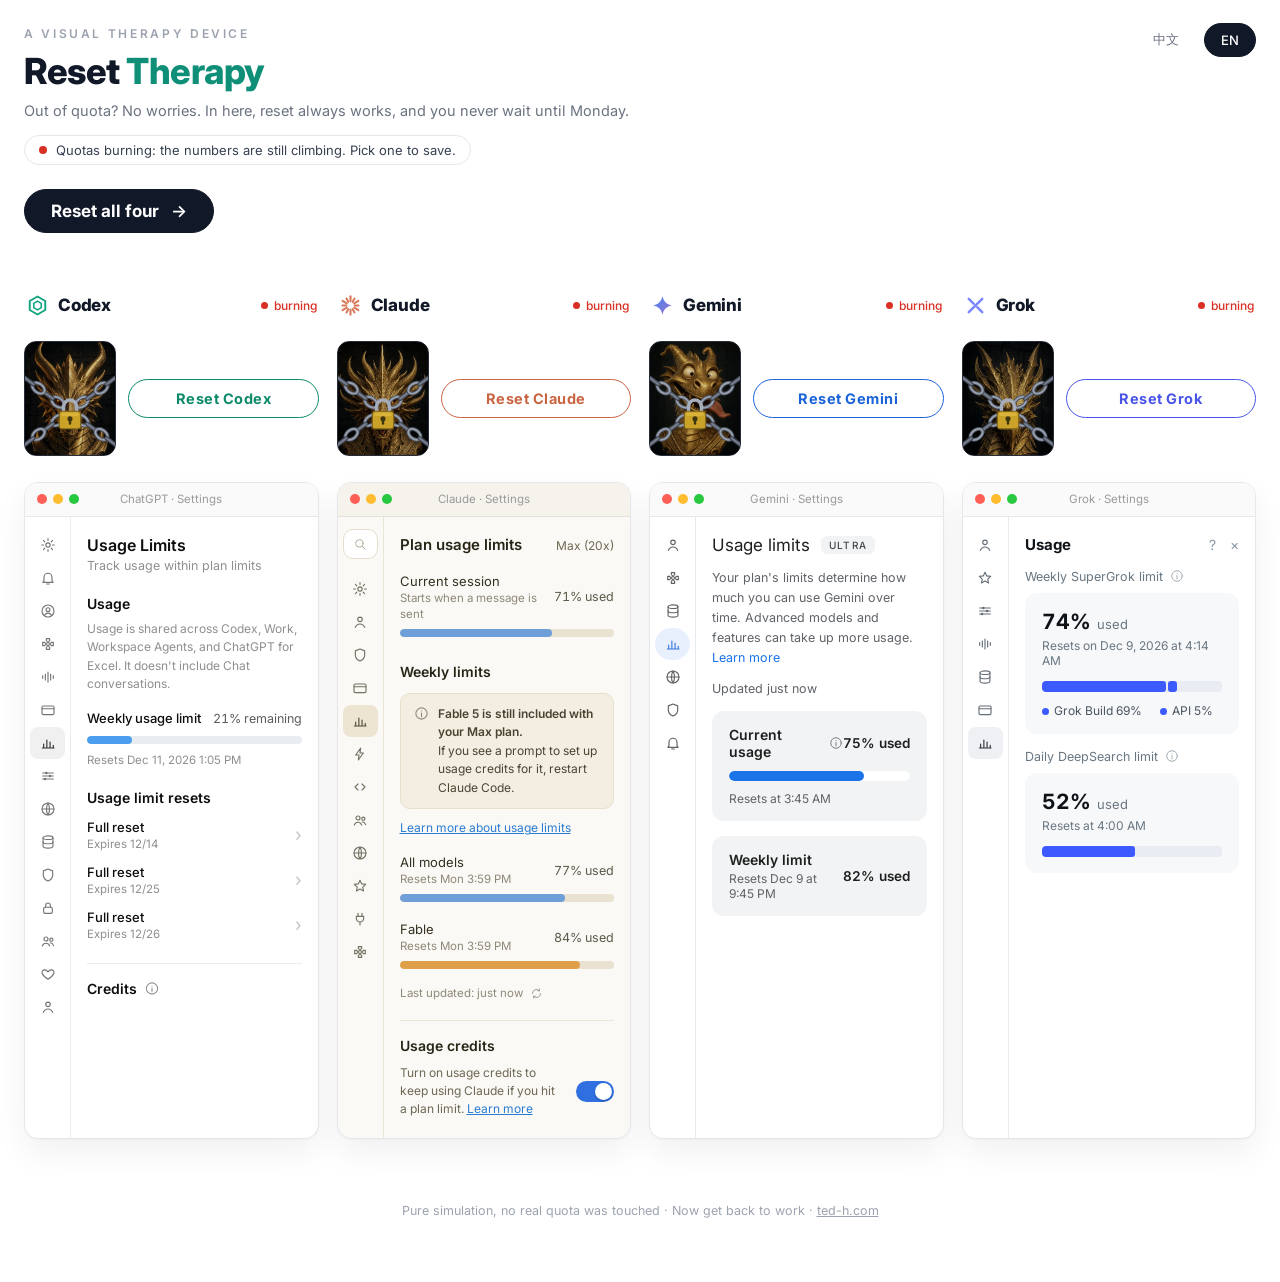
==== index.html @ 4a3dea16 "Reset Therapy v8: self-contained page + optional stats API + art pipeline Co-Authored-By: Claude Fab" ====
<!DOCTYPE html>
<html lang="zh-Hant">
<head>
<meta charset="utf-8"/>
<meta name="viewport" content="width=device-width, initial-scale=1"/>
<meta name="robots" content="noindex, nofollow"/>
<meta name="description" content="視覺化抗憂鬱裝置 / A visual anti-burnout device: reset your AI quotas."/>
<title>重置 Therapy · ted-h.com</title>
<link rel="preconnect" href="https://fonts.googleapis.com"/>
<link rel="preconnect" href="https://fonts.gstatic.com" crossorigin="anonymous"/>
<link rel="icon" href="data:image/svg+xml,%3Csvg xmlns='http://www.w3.org/2000/svg' viewBox='0 0 24 24'%3E%3Crect x='1.5' y='7' width='18' height='10' rx='2.5' fill='none' stroke='%230f8f78' stroke-width='2'/%3E%3Crect x='4' y='9.5' width='13' height='5' rx='1' fill='%230f8f78'/%3E%3Crect x='21' y='9.8' width='2.2' height='4.4' rx='1' fill='%230f8f78'/%3E%3C/svg%3E"/>
<style>
@import url("https://fonts.googleapis.com/css2?family=Inter:wght@400;500;600;700;800&display=swap");
* { margin:0; padding:0; box-sizing:border-box; }
:root {
  --ink:#111827; --muted:#6b7280; --soft:#9ca3af; --line:#e5e7eb;
  --accent:#0f8f78; --hot:#d93025;
}
html { -webkit-text-size-adjust:100%; }
body {
  font-family:'Inter',-apple-system,"Segoe UI",Roboto,"Helvetica Neue",Arial,"Noto Sans TC","PingFang TC","Microsoft JhengHei",sans-serif;
  color:var(--ink); background:#fff; min-height:100vh; overflow-x:hidden;
  transition:background-color .9s ease;
}
body.healed { background:#f2faf7; }
body::before {
  content:""; position:fixed; inset:0; z-index:-1; pointer-events:none;
  background:radial-gradient(950px 500px at 50% -10%, rgba(15,143,120,.12), transparent 70%);
  opacity:0; transition:opacity 1.2s ease;
}
body.healed::before { opacity:1; }

main { max-width:1340px; margin:0 auto; padding:20px 24px 64px; position:relative; z-index:1; }

.langsw {
  position:absolute; top:22px; right:24px; font-size:13px; color:var(--muted);
  display:flex; gap:8px; align-items:center; z-index:60;
}
.langsw a {
  color:var(--muted); text-decoration:none; padding:8px 16px; border-radius:999px;
  border:1px solid transparent; font-weight:500; touch-action:manipulation;
  -webkit-tap-highlight-color:rgba(15,143,120,.18);
}
.langsw a.cur { color:#fff; background:#111827; border-color:#111827; }
.langsw a:not(.cur):hover { color:var(--ink); border-color:var(--line); }

.hero { max-width:880px; padding-top:6px; }
.kicker {
  font-size:12px; letter-spacing:.22em; text-transform:uppercase; font-weight:600;
  color:var(--soft); margin-bottom:10px;
}
.hero h1 { font-size:clamp(28px,3.1vw,36px); font-weight:800; letter-spacing:-.5px; line-height:1.12; }
.hero h1 .grad { color:var(--accent); }
.tagline { margin-top:8px; font-size:14.5px; color:var(--muted); line-height:1.6; }
.mood {
  display:inline-flex; align-items:center; gap:9px; margin-top:12px; padding:6px 14px;
  border-radius:999px; font-size:13px; color:#374151; background:#fff; border:1px solid var(--line);
}
.mood::before { content:""; width:8px; height:8px; border-radius:50%; background:var(--hot); flex:0 0 8px; }
body.depleted .mood::before { animation:flick 1.1s ease-in-out infinite alternate; }
body.healed .mood::before { background:#12b17c; animation:none; }

/* reset-all reigns on top - and stays there while you scroll */
.ctabar {
  position:sticky; top:0; z-index:70; margin-top:14px; padding:10px 0;
  display:flex; align-items:center; gap:14px; flex-wrap:wrap;
  background:rgba(255,255,255,.86);
  -webkit-backdrop-filter:blur(9px) saturate(1.15); backdrop-filter:blur(9px) saturate(1.15);
  border-bottom:1px solid transparent;
  transition:border-color .3s ease, background-color .9s ease;
}
.ctabar.stuck { border-bottom-color:var(--line); }
body.healed .ctabar { background:rgba(242,250,247,.86); }
.cta {
  font:inherit; font-size:17px; font-weight:700; color:#fff; background:#111827;
  border:1px solid #111827; cursor:pointer; padding:11px 26px; border-radius:999px;
  display:inline-flex; align-items:center; gap:12px; vertical-align:middle;
  transition:transform .15s ease, background .4s ease, color .4s ease, border-color .4s ease;
}
.cta.cjk { letter-spacing:3px; }
.cta::after { content:"→"; font-weight:600; transition:transform .2s ease; }
.cta:hover { transform:translateY(-1px); }
.cta:hover::after { transform:translateX(4px); }
.cta:active { transform:scale(.97); }
.cta.done { background:#fff; color:var(--accent); border-color:#bfe3d8; cursor:default; }
.cta.done::after { content:none; }
.cta.done:hover { transform:none; }
.relapse {
  font:inherit; font-size:13.5px; color:var(--muted); background:#fff; cursor:pointer;
  border:1px solid var(--line); border-radius:999px; padding:10px 20px;
  transition:color .3s ease, border-color .3s ease; vertical-align:middle;
}
.relapse:hover { color:var(--ink); border-color:#d1d5db; }
.hidden { display:none; }
.counter { margin:0; font-size:13px; color:var(--soft); }
.quote { margin-top:10px; font-size:15px; color:var(--ink); min-height:22px; opacity:0; transform:translateY(6px); transition:opacity .8s ease, transform .8s ease; }
.quote.show { opacity:1; transform:none; }

.panels {
  margin-top:18px; display:grid; grid-template-columns:repeat(auto-fit,minmax(min(100%,420px),1fr));
  gap:24px; align-items:stretch;
}
.cell { display:flex; flex-direction:column; align-items:stretch; gap:12px; min-width:0; }
.cell .win { flex:1; display:flex; flex-direction:column; }
.cell .frame { flex:1; }

.brand { display:flex; align-items:center; gap:9px; width:100%; padding:0 2px; }
.blogo { width:23px; height:23px; flex:0 0 23px; }
.bname { font-size:17px; font-weight:800; letter-spacing:-.2px; }
.bst { margin-left:auto; font-size:12px; display:inline-flex; align-items:center; gap:6px; font-weight:500; }
.bst.on { color:var(--hot); }
.bst.ok { color:var(--accent); }
.bst.on::before, .bst.ok::before {
  content:""; width:7px; height:7px; border-radius:50%; background:currentColor; display:inline-block;
}
.bst.on::before { animation:flick 1.1s ease-in-out infinite alternate; }

.win {
  border-radius:14px; overflow:hidden; border:1px solid var(--line);
  box-shadow:0 1px 2px rgba(17,24,39,.04), 0 14px 34px rgba(17,24,39,.06);
  animation:up .7s ease both; font-size:13.5px;
}
.cell:nth-child(2) .win { animation-delay:.08s; }
.cell:nth-child(3) .win { animation-delay:.16s; }
.cell:nth-child(4) .win { animation-delay:.24s; }
@keyframes up { from { opacity:0; transform:translateY(16px); } }

.pcta {
  font:inherit; font-size:14.5px; font-weight:700; letter-spacing:.5px;
  border:1.5px solid currentColor; background:#fff; cursor:pointer;
  padding:10px 0; width:100%; border-radius:999px; margin-top:2px;
  transition:transform .15s ease, background .3s ease, color .3s ease, border-color .3s ease;
}
.pcta:active { transform:scale(.97); }
.pc-codex { color:#0d8a6a; }
.pc-claude { color:#c96442; }
.pc-gemini { color:#1a63d8; }
.pc-grok { color:#4a55e8; }
.pc-codex:hover:not(.done) { background:#0d8a6a; color:#fff; }
.pc-claude:hover:not(.done) { background:#c96442; color:#fff; }
.pc-gemini:hover:not(.done) { background:#1a63d8; color:#fff; }
.pc-grok:hover:not(.done) { background:#4a55e8; color:#fff; }
.pcta.done { background:#eaf6f1; color:var(--accent); border-color:#bfe3d8; cursor:default; }

.tbar { height:34px; display:flex; align-items:center; padding:0 12px; position:relative; border-bottom:1px solid rgba(0,0,0,.07); flex:0 0 auto; }
.dots { display:flex; gap:6px; }
.dots i { width:10px; height:10px; border-radius:50%; }
.dots i:nth-child(1){ background:#ff5f57; } .dots i:nth-child(2){ background:#febc2e; } .dots i:nth-child(3){ background:#28c840; }
.tbar .tt { position:absolute; left:0; right:0; text-align:center; font-size:11.5px; color:#9a9a9a; pointer-events:none; }

.frame { display:grid; }
.codex .frame { grid-template-columns:196px 1fr; }
.claude .frame { grid-template-columns:206px 1fr; }
.gemini .frame { grid-template-columns:192px 1fr; }
.grok .frame { grid-template-columns:186px 1fr; }
.side { padding:12px 8px; }
.codex .side { border-right:1px solid #ececec; }
.claude .side { border-right:1px solid #eae5d6; padding:12px 10px; }
.gemini .side { border-right:1px solid #e8eaed; }
.grok .side { border-right:1px solid #e8ebef; }

.it {
  display:flex; align-items:center; gap:10px; padding:7px 10px; border-radius:8px;
  font-size:13px; margin-bottom:1px; white-space:nowrap;
}
.codex .it { color:#5d5d5d; }
.codex .it.on { background:#f0f0f0; color:#0d0d0d; font-weight:500; }
.claude .it { color:#5d5949; }
.claude .it.on { background:#ede4d1; color:#35301f; font-weight:500; }
.gemini .it { color:#444746; border-radius:999px; }
.gemini .it.on { background:#e8f0fe; color:#1a63d8; font-weight:500; }
.grok .it { color:#4a5560; }
.grok .it.on { background:#eef0f4; color:#0f1419; font-weight:600; }
.ic { width:16px; height:16px; flex:0 0 16px; stroke:currentColor; fill:none; stroke-width:1.7; stroke-linecap:round; stroke-linejoin:round; opacity:.85; }

/* ChatGPT window */
.codex { background:#fff; color:#0d0d0d; }
.codex .tbar { background:#fafafa; }
.codex .body { padding:20px 22px 24px; }
.codex h2 { font-size:16px; font-weight:600; }
.codex .sub { font-size:12.5px; color:#8f8f8f; margin-top:3px; }
.codex h3 { font-size:14px; font-weight:600; margin-top:22px; }
.codex .desc { font-size:12px; color:#8f8f8f; margin-top:8px; line-height:1.55; }
.between { display:flex; justify-content:space-between; align-items:baseline; margin-top:16px; flex-wrap:wrap; gap:4px 8px; }
.between .l { font-size:13px; font-weight:500; }
.pct { font-size:12.5px; color:#5d5d5d; font-variant-numeric:tabular-nums; transition:color .4s ease; white-space:nowrap; }
.bar { height:8px; border-radius:99px; overflow:hidden; margin-top:10px; position:relative; }
.codex .bar { background:#e9edf2; }
.fill { height:100%; border-radius:99px; position:relative; transition:background-color .5s ease; }
.codex .fill { background:#4a9def; }
.fill.shine::after {
  content:""; position:absolute; inset:0; transform:translateX(-110%);
  background:linear-gradient(105deg,transparent 20%,rgba(255,255,255,.75) 50%,transparent 80%);
  animation:sweep .9s ease .15s forwards;
}
@keyframes sweep { to { transform:translateX(220%); } }
.resets { font-size:11.5px; color:#8f8f8f; margin-top:9px; }
.rrow { display:flex; align-items:center; justify-content:space-between; margin-top:13px; }
.rrow .a { font-size:13px; font-weight:500; }
.rrow .b { font-size:11.5px; color:#8f8f8f; margin-top:2px; }
.rrow::after { content:"›"; color:#c4c4c4; font-size:18px; line-height:1; }
.codex .hr { border-top:1px solid #ececec; margin-top:22px; padding-top:16px; display:flex; align-items:center; gap:7px; font-size:14px; font-weight:600; }
.codex .hr .ic { opacity:.45; width:15px; height:15px; }

/* Claude window */
.claude { background:#faf9f5; color:#3d3929; }
.claude .tbar { background:#f5f3ec; }
.search {
  display:flex; align-items:center; gap:8px; background:#fff; border:1px solid #e5dfcd;
  border-radius:10px; padding:7px 11px; color:#a49d89; font-size:13px; margin-bottom:14px;
}
.search .ic { width:14px; height:14px; flex-basis:14px; }
.slabel { font-size:11px; letter-spacing:.4px; color:#a29a83; margin:10px 8px 6px; }
.claude .body { padding:20px 22px 24px; }
.rowT { display:flex; justify-content:space-between; align-items:baseline; }
.claude h2 { font-size:15px; font-weight:600; color:#292516; }
.maxtag { font-size:12px; color:#6e6754; }
.crow { display:grid; grid-template-columns:1fr auto; gap:2px 10px; align-items:center; margin-top:19px; }
.crow > span:first-child { grid-row:1; grid-column:1; }
.crow .pct { grid-row:1; grid-column:2; text-align:right; color:#5d5949; }
.crow .lbl { font-size:13px; color:#35301f; }
.crow .sub { font-size:11.5px; color:#8f8878; margin-top:3px; }
.claude .bar { background:#e9e2d0; }
.claude .crow .bar { grid-row:2; grid-column:1 / -1; margin-top:6px; }
.fill.blu { background:#6f9fd8; }
.fill.org { background:#e0a04a; }
.claude h3 { font-size:14px; font-weight:600; margin-top:26px; color:#292516; }
.note {
  margin-top:13px; background:#f3eee1; border:1px solid #e7dfc9; border-radius:10px;
  padding:11px 13px; font-size:12px; line-height:1.55; color:#4a4433; display:flex; gap:9px;
}
.note .ic { width:15px; height:15px; flex-basis:15px; margin-top:1px; opacity:.6; }
.note b { display:block; font-weight:600; }
.lnk { color:#2b7cd3; text-decoration:underline; font-size:12px; margin-top:11px; display:inline-block; }
.upd { display:flex; align-items:center; gap:7px; font-size:11.5px; color:#8f8878; margin-top:17px; }
.upd .ic { width:13px; height:13px; flex-basis:13px; }
.claude .hr2 { border-top:1px solid #eae5d6; margin-top:20px; padding-top:16px; }
.claude .hr2 h3 { margin-top:0; }
.credrow { display:flex; align-items:center; justify-content:space-between; gap:16px; margin-top:10px; }
.credrow p { font-size:12px; color:#6e6754; line-height:1.5; }
.tgl { width:38px; height:21px; border-radius:99px; background:#2f6fe0; position:relative; flex:0 0 38px; }
.tgl .knob { position:absolute; top:2px; right:2px; width:17px; height:17px; border-radius:50%; background:#fff; box-shadow:0 1px 2px rgba(0,0,0,.25); }

/* Gemini window */
.gemini { background:#fff; color:#1f1f1f; }
.gemini .tbar { background:#fafafa; }
.gemini .body { padding:20px 22px 24px; }
.gtitle { display:flex; align-items:center; gap:11px; }
.gemini h2 { font-size:19px; font-weight:400; color:#1f1f1f; }
.chip {
  font-size:10px; letter-spacing:1.2px; color:#444746; background:#f1f3f4;
  border-radius:6px; padding:3px 8px; font-weight:500;
}
.gemini .desc { font-size:12.5px; color:#5f6368; margin-top:13px; line-height:1.6; max-width:560px; }
.gemini .desc a { color:#1a73e8; text-decoration:none; }
.gemini .upd2 { font-size:12.5px; color:#5f6368; margin-top:13px; }
.gcard { background:#f1f3f4; border-radius:12px; padding:15px 17px; margin-top:15px; }
.gcard .rowT { align-items:center; }
.gcard .name { font-size:14px; font-weight:600; color:#1f1f1f; display:flex; align-items:center; gap:7px; }
.gcard .name .ic { width:14px; height:14px; flex-basis:14px; opacity:.55; }
.gcard .pct { font-size:13.5px; font-weight:600; color:#1f1f1f; }
.gcard .bar { background:#fff; height:10px; margin-top:11px; }
.gcard .fill { background:#1a73e8; }
.gcard .foot { font-size:12px; color:#5f6368; margin-top:10px; }
.gcard .sub2 { font-size:12px; color:#5f6368; margin-top:3px; }

/* Grok window */
.grok { background:#fff; color:#0f1419; }
.grok .tbar { background:#fafafa; }
.grok .body { padding:20px 20px 24px; }
.grok .rowT { align-items:center; }
.grok h2 { font-size:15px; font-weight:700; }
.grok .wx { display:flex; gap:14px; color:#8b98a5; font-size:14px; }
.gk-limit { font-size:12.5px; color:#697782; margin-top:15px; display:flex; align-items:center; gap:7px; }
.gk-limit .ic { width:14px; height:14px; flex-basis:14px; opacity:.6; }
.gkcard { background:#f7f8fa; border-radius:12px; padding:16px 17px; margin-top:9px; }
.gk-top { display:flex; justify-content:space-between; align-items:baseline; flex-wrap:wrap; gap:4px 8px; }
.bignum { font-size:21px; font-weight:700; font-variant-numeric:tabular-nums; transition:color .4s ease; }
.gk-top .lbl2 { font-size:13px; color:#697782; margin-left:6px; }
.gk-top .rst { font-size:12px; color:#697782; }
.gbar { display:flex; gap:2px; height:11px; border-radius:4px; background:#e9ecf2; overflow:hidden; margin-top:13px; }
.gseg { background:#3d5afe; height:100%; border-radius:3px; transition:background-color .5s ease; min-width:0; }
.gk-legend { display:flex; gap:18px; margin-top:11px; font-size:12px; color:#4a5560; flex-wrap:wrap; }
.gk-legend .dot { width:7px; height:7px; border-radius:50%; background:#3d5afe; display:inline-block; margin-right:5px; }

/* danger accents */
.win .pct.hotv, .win .bignum.hotv { color:var(--hot); font-weight:600; }
.win .bignum.hotv { font-weight:700; }
.hotv::after {
  content:""; width:7px; height:7px; border-radius:50%; background:var(--hot);
  display:inline-block; margin-left:6px; vertical-align:2px;
  animation:flick 1.1s ease-in-out infinite alternate;
}
@keyframes flick { from { opacity:.35; transform:scale(.8); } to { opacity:1; transform:scale(1.1); } }

/* stats + leaderboard */
.stats {
  margin-top:56px; border-radius:16px; border:1px solid var(--line);
  background:#fff; padding:30px 32px;
  animation:up .7s ease both;
}
.skick { font-size:11.5px; letter-spacing:.22em; text-transform:uppercase; font-weight:600; color:var(--soft); }
.stats h2 { font-size:22px; font-weight:800; letter-spacing:-.3px; margin-top:10px; }
.stats .ssub { font-size:13.5px; color:var(--muted); margin-top:6px; }
.stats .ssum { font-size:14.5px; margin-top:14px; line-height:1.7; color:#374151; }
.lb { margin-top:20px; }
.lbrow { display:flex; align-items:flex-start; gap:18px; padding:15px 0; border-top:1px solid var(--line); }
.rank { font-size:13px; font-weight:600; color:var(--soft); margin-top:2px; min-width:24px; font-variant-numeric:tabular-nums; }
.lbrow.top .rank { color:var(--accent); font-weight:800; }
.lbmain { flex:1; min-width:0; }
.lbname { font-size:15.5px; font-weight:700; }
.lbtext { font-size:13px; color:var(--muted); margin-top:3px; line-height:1.6; }
.lbbar { height:5px; border-radius:99px; background:#f3f4f6; margin-top:10px; overflow:hidden; }
.lbfill { height:100%; border-radius:99px; }

footer { margin-top:64px; text-align:center; font-size:12.5px; color:var(--soft); }
footer a { color:inherit; }

#fx { position:fixed; inset:0; z-index:50; pointer-events:none; }
.pulse {
  position:fixed; z-index:40; width:14px; height:14px; border-radius:50%; pointer-events:none;
  background:radial-gradient(circle, rgba(15,143,120,.45) 0%, rgba(15,143,120,.16) 45%, transparent 70%);
  animation:pw .95s ease-out forwards;
}
@keyframes pw { from { transform:scale(0); opacity:1; } to { transform:scale(260); opacity:0; } }
.flash {
  position:fixed; inset:0; z-index:45; pointer-events:none;
  background:radial-gradient(900px 600px at 50% 40%, rgba(217,48,37,.16), transparent 70%);
  animation:fl .55s ease-out forwards;
}
@keyframes fl { from { opacity:1; } to { opacity:0; } }

/* mini dungeon: chained dragon + its reset button at the top of each column */
.dmini { flex:0 0 auto; display:flex; gap:12px; align-items:center; margin:12px 0 14px; }
.dstage {
  position:relative; flex:0 0 92px; aspect-ratio:4/5; border-radius:12px; overflow:hidden; cursor:pointer;
  background:radial-gradient(130% 105% at 50% 0%, #2f3542 0%, #1b1f28 58%, #141821 100%);
  border:1px solid #262c38; user-select:none; -webkit-user-select:none; -webkit-tap-highlight-color:transparent;
  transition:transform .25s ease, border-color .5s ease, box-shadow .5s ease;
}
.dmini:not(.freed) .dstage:hover { transform:translateY(-2px); border-color:#39414f; }
.dstage:focus-visible { outline:2px solid var(--accent); outline-offset:2px; }
.dmini.freed .dstage { cursor:default; border-color:#584f2a; box-shadow:0 0 0 1px rgba(201,162,39,.16), 0 6px 18px rgba(201,162,39,.14); }
.drg {
  position:absolute; inset:0; width:100%; height:100%; object-fit:cover; object-position:center top;
  z-index:1; filter:brightness(.84) saturate(.9); transition:filter .8s ease;
}
.dmini.freed .drg { filter:brightness(1.05) saturate(1.06) drop-shadow(0 3px 12px rgba(222,183,82,.55)); animation:dhop .65s cubic-bezier(.34,1.56,.64,1); }
@keyframes dhop { 0% { transform:scale(.93) translateY(5px); } 55% { transform:scale(1.06) translateY(-5px); } 100% { transform:none; } }
#dcell-gemini:not(.freed):not(.breaking) .drg { animation:gwob 5s ease-in-out infinite; }
@keyframes gwob { 0%,100% { transform:rotate(0); } 25% { transform:rotate(1.3deg); } 75% { transform:rotate(-1.3deg); } }
.chains { position:absolute; inset:0; width:100%; height:100%; z-index:2; opacity:1; transition:opacity .45s ease; }
.dmini.freed .chains { opacity:0; visibility:hidden; transition:opacity .25s ease, visibility 0s .25s; }
.chains .lk, .chains .lock, .chains .shk { transform-box:fill-box; transform-origin:center; }
.dstage .lock { transform-origin:50% 18%; animation:rattle 4.6s ease-in-out infinite; }
@keyframes rattle {
  0%,84%,100% { transform:rotate(0); }
  87% { transform:rotate(3deg); } 90% { transform:rotate(-2.8deg); }
  93% { transform:rotate(1.8deg); } 96% { transform:rotate(-1deg); }
}
.dmini.breaking .lk { animation:flyLk .78s cubic-bezier(.3,0,.72,.4) forwards; animation-delay:var(--fd,0ms); }
@keyframes flyLk {
  0% { transform:none; opacity:1; } 12% { opacity:1; }
  100% { transform:translate(var(--fx),var(--fy)) rotate(var(--fr)); opacity:0; }
}
.dmini.breaking .shk { transform-origin:12% 96%; animation:shkpop .32s cubic-bezier(.2,.9,.4,1.2) forwards; }
@keyframes shkpop { 45% { transform:translateY(-8px) rotate(-10deg); } 100% { transform:translateY(-7px) rotate(-55deg); } }
.dmini.breaking .lock { animation:lockfall .8s cubic-bezier(.45,.05,.85,.4) .2s forwards; }
@keyframes lockfall { 0% { transform:none; opacity:1; } 100% { transform:translate(20px,300px) rotate(42deg); opacity:0; } }
.dmini.breaking .drg { animation:djolt .5s ease; }
@keyframes djolt {
  0%,100% { transform:none; }
  18% { transform:translate(-3px,1px) rotate(-1.2deg); } 38% { transform:translate(3px,-1px) rotate(1.1deg); }
  58% { transform:translate(-2px,1px) rotate(-.7deg); } 78% { transform:translate(2px,0) rotate(.5deg); }
}
.dside { flex:1; min-width:0; display:flex; flex-direction:column; justify-content:center; }
.dside .pcta { margin-top:0; }
.dmini.freed .pcta { display:none; }
.dbub {
  display:none; position:relative; margin-left:7px;
  background:#fff; color:#101318; border:2.5px solid #101318; border-radius:13px;
  padding:8px 11px; font-size:12.5px; line-height:1.32; text-align:center; font-weight:700;
  font-family:'Comic Sans MS','Comic Sans','Chalkboard SE','Marker Felt','Segoe Print',cursive;
  box-shadow:3px 3px 0 rgba(0,0,0,.22); transform-origin:0% 55%;
}
.dbub::before, .dbub::after { content:""; position:absolute; width:0; height:0; }
.dbub::before { left:-16px; top:50%; margin-top:-7px; border-top:4px solid transparent; border-bottom:11px solid transparent; border-right:16px solid #101318; transform:rotate(-4deg); }
.dbub::after { left:-10px; top:50%; margin-top:-4px; border-top:2.5px solid transparent; border-bottom:7px solid transparent; border-right:10px solid #fff; transform:rotate(-4deg); }
.dmini.freed .dbub { display:block; animation:bpop .5s cubic-bezier(.34,1.56,.64,1) .15s both, bbob 3.6s ease-in-out 1.3s infinite; }
@keyframes bpop {
  0% { opacity:0; transform:scale(.15) rotate(-10deg); }
  65% { opacity:1; transform:scale(1.1) rotate(2.5deg); }
  100% { opacity:1; transform:scale(1) rotate(0); }
}
@keyframes bbob { 0%,100% { transform:translateY(0) rotate(0); } 50% { transform:translateY(-3px) rotate(-1deg); } }

/* four across on wide screens: sidebars collapse to icon rails */
@media (min-width:1120px) {
  .panels { grid-template-columns:repeat(4,minmax(0,1fr)); gap:18px; }
  .codex .frame, .claude .frame, .gemini .frame, .grok .frame { grid-template-columns:46px 1fr; }
  .side, .claude .side { padding:12px 5px; }
  .side .it span, .side .slabel, .side .search span { display:none; }
  .side .it { justify-content:center; padding:8px 0; gap:0; }
  .side .search { justify-content:center; padding:7px 0; }
  .codex .body, .claude .body, .gemini .body, .grok .body { padding:18px 16px 20px; }
  .gemini h2 { font-size:17px; }
}

@media (max-width:680px) {
  .codex .frame, .claude .frame, .gemini .frame, .grok .frame { grid-template-columns:1fr; }
  .side { display:none; }
  .cta { font-size:15.5px; padding:10px 22px; }
  .ctabar { gap:10px; }
  .counter { flex-basis:100%; }
  .stats { padding:22px 18px; }
  .langsw { position:relative; top:auto; right:auto; justify-content:flex-end; margin-bottom:10px; }
  .langsw a { border-color:var(--line); padding:9px 18px; }
  .langsw a.cur { border-color:#111827; }
  .dstage { flex-basis:84px; }
}
@media (prefers-reduced-motion: reduce) {
  .hotv::after, .win, .stats, .bst.on::before, body.depleted .mood::before { animation:none; }
  .fill.shine::after { animation:none; display:none; }
  .dstage .lock, #dcell-gemini:not(.freed):not(.breaking) .drg,
  .dmini.freed .drg, .dmini.breaking .drg, .dmini.freed .dbub,
  .dmini.breaking .lk, .dmini.breaking .lock, .dmini.breaking .shk { animation:none; }
}
</style>
</head>
<body class="depleted">
<canvas id="fx"></canvas>

<svg width="0" height="0" style="position:absolute">
<defs>
<linearGradient id="ggrad" x1="0" y1="0" x2="1" y2="1"><stop offset="0" stop-color="#4285f4"/><stop offset="1" stop-color="#9b72cb"/></linearGradient>
<symbol id="i-gear" viewBox="0 0 24 24"><circle cx="12" cy="12" r="3.2"/><path d="M12 2.5v2.8M12 18.7v2.8M2.5 12h2.8M18.7 12h2.8M5.2 5.2l2 2M16.8 16.8l2 2M18.8 5.2l-2 2M7.2 16.8l-2 2"/></symbol>
<symbol id="i-bell" viewBox="0 0 24 24"><path d="M6 16v-5.2A6 6 0 0 1 18 10.8V16l1.6 2.6H4.4L6 16z"/><path d="M10 21h4"/></symbol>
<symbol id="i-user" viewBox="0 0 24 24"><circle cx="12" cy="8" r="3.4"/><path d="M5 20c1.5-3.4 4-5 7-5s5.5 1.6 7 5"/></symbol>
<symbol id="i-usercirc" viewBox="0 0 24 24"><circle cx="12" cy="12" r="9"/><circle cx="12" cy="10" r="2.9"/><path d="M6.6 18.4c1.4-2.1 3.2-3.2 5.4-3.2s4 1.1 5.4 3.2"/></symbol>
<symbol id="i-puzzle" viewBox="0 0 24 24"><path d="M9.5 4h5v3.2a2 2 0 1 0 2.3 2.3H20v5h-3.2a2 2 0 1 0-2.3 2.3V20h-5v-3.2a2 2 0 1 0-2.3-2.3H4v-5h3.2a2 2 0 1 0 2.3-2.3V4z"/></symbol>
<symbol id="i-wave" viewBox="0 0 24 24"><path d="M4 10v4M8 7.5v9M12 4.5v15M16 7.5v9M20 10v4"/></symbol>
<symbol id="i-card" viewBox="0 0 24 24"><rect x="3" y="6" width="18" height="13" rx="2"/><path d="M3 10.2h18"/></symbol>
<symbol id="i-meter" viewBox="0 0 24 24"><path d="M5.5 19.5v-6M10.3 19.5V7.5M15.1 19.5v-9M19.9 19.5v-4M3.5 19.5h17.5"/></symbol>
<symbol id="i-slider" viewBox="0 0 24 24"><path d="M4 7.5h16M4 12h16M4 16.5h16"/><circle cx="9.5" cy="7.5" r="1.9" fill="currentColor" stroke="none"/><circle cx="15" cy="12" r="1.9" fill="currentColor" stroke="none"/><circle cx="7.5" cy="16.5" r="1.9" fill="currentColor" stroke="none"/></symbol>
<symbol id="i-globe" viewBox="0 0 24 24"><circle cx="12" cy="12" r="9"/><path d="M3 12h18M12 3c3 3.6 3 14.4 0 18M12 3c-3 3.6-3 14.4 0 18"/></symbol>
<symbol id="i-db" viewBox="0 0 24 24"><ellipse cx="12" cy="5.6" rx="7.4" ry="2.7"/><path d="M4.6 5.6v12.8c0 1.5 3.3 2.7 7.4 2.7s7.4-1.2 7.4-2.7V5.6"/><path d="M4.6 12c0 1.5 3.3 2.7 7.4 2.7s7.4-1.2 7.4-2.7"/></symbol>
<symbol id="i-shield" viewBox="0 0 24 24"><path d="M12 3l7 2.8v6.1c0 4.4-2.9 7.4-7 9.1-4.1-1.7-7-4.7-7-9.1V5.8L12 3z"/></symbol>
<symbol id="i-lock" viewBox="0 0 24 24"><rect x="5.5" y="10.8" width="13" height="9.2" rx="2"/><path d="M8.5 10.8V8a3.5 3.5 0 0 1 7 0v2.8"/></symbol>
<symbol id="i-people" viewBox="0 0 24 24"><circle cx="9" cy="9" r="3"/><path d="M3.5 19.5c1-2.8 3-4.2 5.5-4.2s4.5 1.4 5.5 4.2"/><circle cx="17" cy="10" r="2.4"/><path d="M15.6 14.7c2.2.3 3.9 1.7 4.9 4.3"/></symbol>
<symbol id="i-heart" viewBox="0 0 24 24"><path d="M12 20s-7-4.6-8.6-8.7C2.3 8.5 4.1 5.8 7 5.8c2 0 3.4 1 5 3 1.6-2 3-3 5-3 2.9 0 4.7 2.7 3.6 5.5C19 15.4 12 20 12 20z"/></symbol>
<symbol id="i-bolt" viewBox="0 0 24 24"><path d="M13 3L5.5 13.5h5L9.5 21 17 10.5h-5L13 3z"/></symbol>
<symbol id="i-code" viewBox="0 0 24 24"><path d="M9 7.5L4.5 12 9 16.5M15 7.5l4.5 4.5L15 16.5"/></symbol>
<symbol id="i-star" viewBox="0 0 24 24"><path d="M12 3.5l2.6 5.4 5.9.7-4.4 4 1.2 5.9L12 16.6l-5.3 2.9 1.2-5.9-4.4-4 5.9-.7L12 3.5z"/></symbol>
<symbol id="i-plug" viewBox="0 0 24 24"><path d="M9 3.5V8M15 3.5V8M6.5 8h11v3a5.5 5.5 0 0 1-11 0V8zM12 16.5V21"/></symbol>
<symbol id="i-search" viewBox="0 0 24 24"><circle cx="11" cy="11" r="6.4"/><path d="M15.7 15.7L21 21"/></symbol>
<symbol id="i-info" viewBox="0 0 24 24"><circle cx="12" cy="12" r="9"/><path d="M12 8v.1M12 11.3V17"/></symbol>
<symbol id="i-sync" viewBox="0 0 24 24"><path d="M4.5 12a7.5 7.5 0 0 1 13-5.2M19.5 12a7.5 7.5 0 0 1-13 5.2"/><path d="M17.5 3.5v3.4h-3.4M6.5 20.5v-3.4h3.4"/></symbol>
</defs>
</svg>

<main>
  <nav class="langsw">
    <a id="lang-zh" href="/zh_TW/reset-therapy">中文</a>
    <a id="lang-en" href="/reset-therapy">EN</a>
  </nav>

  <header class="hero">
    <p class="kicker" id="kick">A VISUAL THERAPY DEVICE</p>
    <h1 id="h1t">重置 <span class="grad">Therapy</span></h1>
    <p class="tagline" id="tagline">額度燒光了嗎? 沒關係, 在這裡, 重置永遠有效, 而且不用等到星期一。</p>
    <p class="mood" id="mood" role="status"></p>
  </header>
  <div class="ctabar" id="ctabar">
    <button class="cta cjk" id="resetBtn" type="button">重置吧</button><button class="relapse hidden" id="relapseBtn" type="button"></button>
    <p class="counter" id="counter"></p>
  </div>
  <p class="quote" id="quote"></p>

  <section class="panels">
    <div class="cell">
    <div class="brand">
      <svg class="blogo" viewBox="0 0 24 24" aria-hidden="true"><path d="M12 2.6l8.1 4.7v9.4L12 21.4l-8.1-4.7V7.3L12 2.6z" fill="none" stroke="#10a37f" stroke-width="2" stroke-linejoin="round"/><path d="M12 7.4l3.9 2.3v4.6L12 16.6l-3.9-2.3V9.7L12 7.4z" fill="none" stroke="#10a37f" stroke-width="1.6" stroke-linejoin="round"/></svg>
      <span class="bname">Codex</span>
      <span class="bst" id="bst-codex"></span>
    </div>
    <div class="dmini" id="dcell-codex">
      <div class="dstage" role="button" tabindex="0"><img class="drg" alt="" src="[data-uri]"/></div>
      <div class="dside">
        <button class="pcta pc-codex" id="pcta-codex" type="button">Reset Codex</button>
        <div class="dbub">GOOD FOR CHAT AGAIN !</div>
      </div>
    </div>
    <article class="win codex">
      <div class="tbar"><span class="dots"><i></i><i></i><i></i></span><span class="tt" data-t="">ChatGPT · Settings</span></div>
      <div class="frame">
        <aside class="side">
          <div class="it"><svg class="ic"><use href="#i-gear"/></svg><span data-t="">General</span></div>
          <div class="it"><svg class="ic"><use href="#i-bell"/></svg><span data-t="">Notifications</span></div>
          <div class="it"><svg class="ic"><use href="#i-usercirc"/></svg><span data-t="">Personalization</span></div>
          <div class="it"><svg class="ic"><use href="#i-puzzle"/></svg><span data-t="">Plugins</span></div>
          <div class="it"><svg class="ic"><use href="#i-wave"/></svg><span data-t="">Voice</span></div>
          <div class="it"><svg class="ic"><use href="#i-card"/></svg><span data-t="">Billing</span></div>
          <div class="it on"><svg class="ic"><use href="#i-meter"/></svg><span data-t="">Usage</span></div>
          <div class="it"><svg class="ic"><use href="#i-slider"/></svg><span data-t="">Data controls</span></div>
          <div class="it"><svg class="ic"><use href="#i-globe"/></svg><span data-t="">Cloud browser</span></div>
          <div class="it"><svg class="ic"><use href="#i-db"/></svg><span data-t="">Storage</span></div>
          <div class="it"><svg class="ic"><use href="#i-shield"/></svg><span data-t="">Safety</span></div>
          <div class="it"><svg class="ic"><use href="#i-lock"/></svg><span data-t="">Security and login</span></div>
          <div class="it"><svg class="ic"><use href="#i-people"/></svg><span data-t="">Parental controls</span></div>
          <div class="it"><svg class="ic"><use href="#i-heart"/></svg><span data-t="">Trusted contact</span></div>
          <div class="it"><svg class="ic"><use href="#i-user"/></svg><span data-t="">Account</span></div>
        </aside>
        <div class="body">
          <h2 data-t="">Usage Limits</h2>
          <p class="sub" data-t="">Track usage within plan limits</p>
          <h3 data-t="">Usage</h3>
          <p class="desc" data-t="">Usage is shared across Codex, Work, Workspace Agents, and ChatGPT for Excel. It doesn't include Chat conversations.</p>
          <div class="between">
            <span class="l" data-t="">Weekly usage limit</span>
            <span class="pct" id="codexPct">22% remaining</span>
          </div>
          <div class="bar"><div class="fill" id="codexFill" style="width:22%"></div></div>
          <p class="resets" id="codexResetLine">Resets soon</p>
          <h3 data-t="">Usage limit resets</h3>
          <div class="rrow"><span><span class="a" data-t="">Full reset</span><br/><span class="b" id="exp1">Expires soon</span></span></div>
          <div class="rrow"><span><span class="a" data-t="">Full reset</span><br/><span class="b" id="exp2">Expires soon</span></span></div>
          <div class="rrow"><span><span class="a" data-t="">Full reset</span><br/><span class="b" id="exp3">Expires soon</span></span></div>
          <div class="hr"><span data-t="">Credits</span><svg class="ic"><use href="#i-info"/></svg></div>
        </div>
      </div>
    </article>
    </div>

    <div class="cell">
    <div class="brand">
      <svg class="blogo" viewBox="0 0 24 24" aria-hidden="true"><g stroke="#d97757" stroke-width="2.1" stroke-linecap="round"><line x1="12" y1="7.6" x2="12" y2="2.4"/><line x1="12" y1="7.6" x2="12" y2="3.6" transform="rotate(30 12 12)"/><line x1="12" y1="7.6" x2="12" y2="2.4" transform="rotate(60 12 12)"/><line x1="12" y1="7.6" x2="12" y2="3.6" transform="rotate(90 12 12)"/><line x1="12" y1="7.6" x2="12" y2="2.4" transform="rotate(120 12 12)"/><line x1="12" y1="7.6" x2="12" y2="3.6" transform="rotate(150 12 12)"/><line x1="12" y1="7.6" x2="12" y2="2.4" transform="rotate(180 12 12)"/><line x1="12" y1="7.6" x2="12" y2="3.6" transform="rotate(210 12 12)"/><line x1="12" y1="7.6" x2="12" y2="2.4" transform="rotate(240 12 12)"/><line x1="12" y1="7.6" x2="12" y2="3.6" transform="rotate(270 12 12)"/><line x1="12" y1="7.6" x2="12" y2="2.4" transform="rotate(300 12 12)"/><line x1="12" y1="7.6" x2="12" y2="3.6" transform="rotate(330 12 12)"/></g></svg>
      <span class="bname">Claude</span>
      <span class="bst" id="bst-claude"></span>
    </div>
    <div class="dmini" id="dcell-claude">
      <div class="dstage" role="button" tabindex="0"><img class="drg" alt="" src="[data-uri]"/></div>
      <div class="dside">
        <button class="pcta pc-claude" id="pcta-claude" type="button">Reset Claude</button>
        <div class="dbub">GOOD FOR CODING AGAIN !</div>
      </div>
    </div>
    <article class="win claude">
      <div class="tbar"><span class="dots"><i></i><i></i><i></i></span><span class="tt" data-t="">Claude · Settings</span></div>
      <div class="frame">
        <aside class="side">
          <div class="search"><svg class="ic"><use href="#i-search"/></svg><span data-t="">Search</span></div>
          <p class="slabel" data-t="">Settings</p>
          <div class="it"><svg class="ic"><use href="#i-gear"/></svg><span data-t="">General</span></div>
          <div class="it"><svg class="ic"><use href="#i-user"/></svg><span data-t="">Account</span></div>
          <div class="it"><svg class="ic"><use href="#i-shield"/></svg><span data-t="">Privacy</span></div>
          <div class="it"><svg class="ic"><use href="#i-card"/></svg><span data-t="">Billing</span></div>
          <div class="it on"><svg class="ic"><use href="#i-meter"/></svg><span data-t="">Usage</span></div>
          <div class="it"><svg class="ic"><use href="#i-bolt"/></svg><span data-t="">Capabilities</span></div>
          <div class="it"><svg class="ic"><use href="#i-code"/></svg><span>Claude Code</span></div>
          <div class="it"><svg class="ic"><use href="#i-people"/></svg><span>Cowork</span></div>
          <div class="it"><svg class="ic"><use href="#i-globe"/></svg><span data-t="">Claude in Chrome</span></div>
          <p class="slabel" data-t="">Customize</p>
          <div class="it"><svg class="ic"><use href="#i-star"/></svg><span data-t="">Skills</span></div>
          <div class="it"><svg class="ic"><use href="#i-plug"/></svg><span data-t="">Connectors</span></div>
          <div class="it"><svg class="ic"><use href="#i-puzzle"/></svg><span data-t="">Plugins</span></div>
        </aside>
        <div class="body">
          <div class="rowT">
            <h2 data-t="">Plan usage limits</h2>
            <span class="maxtag">Max (20x)</span>
          </div>
          <div class="crow">
            <span><span class="lbl" data-t="">Current session</span><br/><span class="sub" data-t="">Starts when a message is sent</span></span>
            <div class="bar"><div class="fill blu" id="sessFill" style="width:71%"></div></div>
            <span class="pct" id="sessPct">71% used</span>
          </div>
          <h3 data-t="">Weekly limits</h3>
          <div class="note">
            <svg class="ic"><use href="#i-info"/></svg>
            <span><b data-t="">Fable 5 is still included with your Max plan.</b><span data-t="">If you see a prompt to set up usage credits for it, restart Claude Code.</span></span>
          </div>
          <span class="lnk" data-t="">Learn more about usage limits</span>
          <div class="crow">
            <span><span class="lbl" data-t="">All models</span><br/><span class="sub" data-t="">Resets Mon 3:59 PM</span></span>
            <div class="bar"><div class="fill blu" id="allFill" style="width:76%"></div></div>
            <span class="pct" id="allPct">76% used</span>
          </div>
          <div class="crow">
            <span><span class="lbl">Fable</span><br/><span class="sub" data-t="">Resets Mon 3:59 PM</span></span>
            <div class="bar"><div class="fill org" id="fabFill" style="width:83%"></div></div>
            <span class="pct" id="fabPct">83% used</span>
          </div>
          <div class="upd"><span id="updLine">Last updated: just now</span><svg class="ic"><use href="#i-sync"/></svg></div>
          <div class="hr2">
            <h3 data-t="">Usage credits</h3>
            <div class="credrow">
              <p><span data-t="">Turn on usage credits to keep using Claude if you hit a plan limit.</span> <span class="lnk" style="margin-top:0" data-t="">Learn more</span></p>
              <span class="tgl"><span class="knob"></span></span>
            </div>
          </div>
        </div>
      </div>
    </article>
    </div>

    <div class="cell">
    <div class="brand">
      <svg class="blogo" viewBox="0 0 24 24" aria-hidden="true"><path d="M12 2.2C12.9 7.6 16.4 11.1 21.8 12 16.4 12.9 12.9 16.4 12 21.8 11.1 16.4 7.6 12.9 2.2 12 7.6 11.1 11.1 7.6 12 2.2Z" fill="url(#ggrad)"/></svg>
      <span class="bname">Gemini</span>
      <span class="bst" id="bst-gemini"></span>
    </div>
    <div class="dmini" id="dcell-gemini">
      <div class="dstage" role="button" tabindex="0"><img class="drg" alt="" src="[data-uri]"/></div>
      <div class="dside">
        <button class="pcta pc-gemini" id="pcta-gemini" type="button">Reset Gemini</button>
        <div class="dbub">GOOD MORNING AGAIN !</div>
      </div>
    </div>
    <article class="win gemini">
      <div class="tbar"><span class="dots"><i></i><i></i><i></i></span><span class="tt" data-t="">Gemini · Settings</span></div>
      <div class="frame">
        <aside class="side">
          <div class="it"><svg class="ic"><use href="#i-user"/></svg><span data-t="">Account</span></div>
          <div class="it"><svg class="ic"><use href="#i-puzzle"/></svg><span data-t="">Apps</span></div>
          <div class="it"><svg class="ic"><use href="#i-db"/></svg><span data-t="">Memory</span></div>
          <div class="it on"><svg class="ic"><use href="#i-meter"/></svg><span data-t="">Usage limits</span></div>
          <div class="it"><svg class="ic"><use href="#i-globe"/></svg><span data-t="">Public links</span></div>
          <div class="it"><svg class="ic"><use href="#i-shield"/></svg><span data-t="">Data &amp; privacy</span></div>
          <div class="it"><svg class="ic"><use href="#i-bell"/></svg><span data-t="">Notifications</span></div>
        </aside>
        <div class="body">
          <div class="gtitle">
            <h2 data-t="">Usage limits</h2>
            <span class="chip">ULTRA</span>
          </div>
          <p class="desc"><span data-t="">Your plan's limits determine how much you can use Gemini over time. Advanced models and features can take up more usage.</span> <a data-t="">Learn more</a></p>
          <p class="upd2" data-t="">Updated just now</p>
          <div class="gcard">
            <div class="rowT">
              <span class="name"><span data-t="">Current usage</span><svg class="ic"><use href="#i-info"/></svg></span>
              <span class="pct" id="gemCPct">74% used</span>
            </div>
            <div class="bar"><div class="fill" id="gemCFill" style="width:74%"></div></div>
            <p class="foot" data-t="">Resets at 3:45 AM</p>
          </div>
          <div class="gcard">
            <div class="rowT">
              <div><p class="name" data-t="">Weekly limit</p><p class="sub2" id="gemWReset">Resets soon</p></div>
              <span class="pct" id="gemWPct">81% used</span>
            </div>
          </div>
        </div>
      </div>
    </article>
    </div>

    <div class="cell">
    <div class="brand">
      <svg class="blogo" viewBox="0 0 24 24" aria-hidden="true"><g stroke="#7c86ff" stroke-width="2.6" stroke-linecap="round" fill="none"><path d="M5 19L19 5"/><path d="M5 5l5.2 5.2"/><path d="M13.8 13.8L19 19"/></g></svg>
      <span class="bname">Grok</span>
      <span class="bst" id="bst-grok"></span>
    </div>
    <div class="dmini" id="dcell-grok">
      <div class="dstage" role="button" tabindex="0"><img class="drg" alt="" src="[data-uri]"/></div>
      <div class="dside">
        <button class="pcta pc-grok" id="pcta-grok" type="button">Reset Grok</button>
        <div class="dbub">GOOD FOR RESEARCH AGAIN !</div>
      </div>
    </div>
    <article class="win grok">
      <div class="tbar"><span class="dots"><i></i><i></i><i></i></span><span class="tt" data-t="">Grok · Settings</span></div>
      <div class="frame">
        <aside class="side">
          <div class="it"><svg class="ic"><use href="#i-user"/></svg><span data-t="">Account</span></div>
          <div class="it"><svg class="ic"><use href="#i-star"/></svg><span data-t="">Appearance</span></div>
          <div class="it"><svg class="ic"><use href="#i-slider"/></svg><span data-t="">Behavior</span></div>
          <div class="it"><svg class="ic"><use href="#i-wave"/></svg><span data-t="">Voice</span></div>
          <div class="it"><svg class="ic"><use href="#i-db"/></svg><span data-t="">Data controls</span></div>
          <div class="it"><svg class="ic"><use href="#i-card"/></svg><span data-t="">Subscription</span></div>
          <div class="it on"><svg class="ic"><use href="#i-meter"/></svg><span data-t="grokUsage">Usage</span></div>
        </aside>
        <div class="body">
          <div class="rowT">
            <h2 data-t="grokUsage">Usage</h2>
            <span class="wx"><span>?</span><span>×</span></span>
          </div>
          <p class="gk-limit"><span data-t="">Weekly SuperGrok limit</span><svg class="ic"><use href="#i-info"/></svg></p>
          <div class="gkcard">
            <div class="gk-top">
              <span><span class="bignum" id="grokNum">72%</span><span class="lbl2" data-t="">used</span></span>
              <span class="rst" id="grokReset">Resets soon</span>
            </div>
            <div class="gbar">
              <div class="gseg" id="grokBSeg" style="width:68%"></div>
              <div class="gseg" id="grokASeg" style="width:4%"></div>
            </div>
            <div class="gk-legend">
              <span><span class="dot"></span><span>Grok Build</span> <span id="grokBVal">68%</span></span>
              <span><span class="dot"></span><span data-t="">API</span> <span id="grokAVal">4%</span></span>
            </div>
          </div>
          <p class="gk-limit"><span data-t="">Daily DeepSearch limit</span><svg class="ic"><use href="#i-info"/></svg></p>
          <div class="gkcard">
            <div class="gk-top">
              <span><span class="bignum" id="grokDNum">52%</span><span class="lbl2" data-t="">used</span></span>
              <span class="rst" data-t="">Resets at 4:00 AM</span>
            </div>
            <div class="gbar">
              <div class="gseg" id="grokDFill" style="width:52%"></div>
            </div>
          </div>
        </div>
      </div>
    </article>
    </div>
  </section>

  <section class="stats hidden" id="stats">
    <p class="skick" id="lbKick">LEADERBOARD</p>
    <h2 id="lbTitle"></h2>
    <p class="ssub" id="lbSub"></p>
    <p class="ssum" id="lbSum"></p>
    <div class="lb" id="lbRows"></div>
  </section>

  <footer id="foot"></footer>
</main>

<script>
(function () {
  var ZH = (/^\/zh_TW(\/|$)/.test(location.pathname) || /[?&]lang=zh/.test(location.search)) && !/[?&]lang=en/.test(location.search);
  document.documentElement.lang = ZH ? 'zh-Hant' : 'en';

  var MON = ['Jan', 'Feb', 'Mar', 'Apr', 'May', 'Jun', 'Jul', 'Aug', 'Sep', 'Oct', 'Nov', 'Dec'];

  var T = ZH ? {
    title: '重置 Therapy · ted-h.com',
    kicker: '視覺化療癒裝置',
    tagline: '額度燒光了嗎? 沒關係, 在這裡, 重置永遠有效, 而且不用等到星期一。',
    moodBad: '額度燃燒中: 數字還在往上爬, 快挑一家救',
    moodPart: '已復活 {k}/4 家 · 還有救',
    moodOk: '額度全滿 · 世界和平 · 繼續衝',
    cta: '全部重置吧', ctaDone: '已全部重置',
    perCta: '重置 {p}', perDone: '已重置',
    relapse: '哭啊, 又全部燒光了',
    counter: '你已在這裡療癒 {n} 次',
    bLive: '燃燒中', bSafe: '已回滿',
    lbKick: '排行榜',
    lbTitle: '本週療癒排行榜',
    lbSub: '藉由重置額度獲得療癒的人數統計',
    lbSum: '本週已累積 {w} 人次療癒 (含你的 {k} 次), 歷來共 {t} 人次。',
    lbSumNoK: '本週已累積 {w} 人次療癒, 歷來共 {t} 人次。',
    lbRow: '本週 {n} 人藉由重置 {p} 的額度獲得療癒 · 歷來 {m} 人次',
    quotes: [
      '你重置的不是額度, 是心情。',
      '深呼吸, 額度回來了, 你也回來了。',
      '燒光代表你很努力, 重置代表你還要繼續。',
      'Max 20x 的男人, 不會被 99% 嚇倒。',
      '額度有上限, 點子沒有。',
      '四家一起見底, 也可以四家一起復活。'
    ],
    relapseQuote: '沒關係, 按鈕永遠在。',
    foot: '純屬模擬, 不會動到任何真實額度 · 療癒完記得回去工作 · ',
    usedFmt: function (v) { return '已使用 ' + v + '%'; },
    remFmt: function (v) { return '剩餘 ' + v + '%'; },
    winkCodex: '剛剛重置 · 由你親手',
    updBase: '最後更新: 剛剛', updHappy: '最後更新: 剛剛 · 感覺好極了',
    codexReset: function (d) { return '將於 ' + d.getFullYear() + '年' + (d.getMonth() + 1) + '月' + d.getDate() + '日 下午1:05 重置'; },
    exp: function (d) { return (d.getMonth() + 1) + '/' + d.getDate() + ' 到期'; },
    gemW: function (d) { return '將於 ' + (d.getMonth() + 1) + '月' + d.getDate() + '日 晚上9:45 重置'; },
    grokReset: function (d) { return '重設於' + d.getFullYear() + '年' + (d.getMonth() + 1) + '月' + d.getDate() + '日 凌晨4:14'; }
  } : {
    title: 'Reset Therapy · ted-h.com',
    kicker: 'A VISUAL THERAPY DEVICE',
    tagline: 'Out of quota? No worries. In here, reset always works, and you never wait until Monday.',
    moodBad: 'Quotas burning: the numbers are still climbing. Pick one to save.',
    moodPart: '{k} of 4 restored · getting there',
    moodOk: 'Quotas full · World peace · Back to shipping',
    cta: 'Reset all four', ctaDone: 'All reset',
    perCta: 'Reset {p}', perDone: 'Restored',
    relapse: 'Burned out again...',
    counter: 'You have healed here {n} times',
    bLive: 'burning', bSafe: 'full',
    lbKick: 'LEADERBOARD',
    lbTitle: 'Weekly Therapy Leaderboard',
    lbSub: 'People healed by resetting their quotas',
    lbSum: '{w} healings here this week ({k} of them yours), {t} all time.',
    lbSumNoK: '{w} healings here this week, {t} all time.',
    lbRow: '{n} people healed by resetting {p} this week · {m} all time',
    quotes: [
      'You are not resetting a quota. You are resetting your mood.',
      'Breathe. The quota is back, and so are you.',
      'Burning out means you worked hard. Resetting means you are not done.',
      'A Max 20x man is not scared of 99%.',
      'Quotas have limits. Ideas do not.',
      'All four can hit zero, and all four can rise again.'
    ],
    relapseQuote: 'It is fine. The button will always be here.',
    foot: 'Pure simulation, no real quota was touched · Now get back to work · ',
    usedFmt: function (v) { return v + '% used'; },
    remFmt: function (v) { return v + '% remaining'; },
    winkCodex: 'Reset just now · by you',
    updBase: 'Last updated: just now', updHappy: 'Last updated: just now · feeling great',
    codexReset: function (d) { return 'Resets ' + MON[d.getMonth()] + ' ' + d.getDate() + ', ' + d.getFullYear() + ' 1:05 PM'; },
    exp: function (d) { return 'Expires ' + (d.getMonth() + 1) + '/' + d.getDate(); },
    gemW: function (d) { return 'Resets ' + MON[d.getMonth()] + ' ' + d.getDate() + ' at 9:45 PM'; },
    grokReset: function (d) { return 'Resets on ' + MON[d.getMonth()] + ' ' + d.getDate() + ', ' + d.getFullYear() + ' at 4:14 AM'; }
  };

  /* panel-text translations, keyed by English text (or explicit data-t key) */
  var ZHD = {
    'ChatGPT · Settings': 'ChatGPT · 設定',
    'Claude · Settings': 'Claude · 設定',
    'Gemini · Settings': 'Gemini · 設定',
    'Grok · Settings': 'Grok · 設定',
    'General': '一般', 'Notifications': '通知', 'Personalization': '個人化', 'Plugins': '外掛程式',
    'Voice': '語音', 'Billing': '帳單', 'Usage': '用量', 'Data controls': '資料控制',
    'Cloud browser': '雲端瀏覽器', 'Storage': '儲存空間', 'Safety': '安全',
    'Security and login': '安全性與登入', 'Parental controls': '家長控制',
    'Trusted contact': '信任的聯絡人', 'Account': '帳戶',
    'Usage Limits': '用量上限',
    'Track usage within plan limits': '追蹤方案內的用量',
    "Usage is shared across Codex, Work, Workspace Agents, and ChatGPT for Excel. It doesn't include Chat conversations.": '用量由 Codex、Work、Workspace Agents 與 ChatGPT for Excel 共用, 不含一般對話。',
    'Weekly usage limit': '每週用量上限',
    'Usage limit resets': '用量上限重置',
    'Full reset': '完整重置',
    'Credits': '額度',
    'Search': '搜尋', 'Settings': '設定', 'Privacy': '隱私權', 'Capabilities': '功能',
    'Claude in Chrome': 'Chrome 版 Claude', 'Customize': '自訂', 'Skills': '技能', 'Connectors': '連接器',
    'Plan usage limits': '方案用量上限',
    'Current session': '目前工作階段',
    'Starts when a message is sent': '從送出訊息開始計',
    'Weekly limits': '每週上限',
    'Fable 5 is still included with your Max plan.': '你的 Max 方案仍包含 Fable 5。',
    'If you see a prompt to set up usage credits for it, restart Claude Code.': '若看到要求設定用量額度的提示, 重啟 Claude Code 即可。',
    'Learn more about usage limits': '深入了解用量上限',
    'All models': '所有模型',
    'Resets Mon 3:59 PM': '週一 下午3:59 重置',
    'Usage credits': '用量額度',
    'Turn on usage credits to keep using Claude if you hit a plan limit.': '開啟用量額度, 達到方案上限後仍可繼續使用 Claude。',
    'Learn more': '深入了解',
    'Apps': '應用程式', 'Memory': '記憶', 'Usage limits': '用量上限',
    'Public links': '公開連結', 'Data & privacy': '資料和隱私權',
    "Your plan's limits determine how much you can use Gemini over time. Advanced models and features can take up more usage.": '你的方案上限決定一段時間內可使用 Gemini 的用量, 進階模型與功能可能消耗更多用量。',
    'Updated just now': '更新於剛剛',
    'Current usage': '目前用量',
    'Resets at 3:45 AM': '將於 凌晨3:45 重置',
    'Weekly limit': '每週上限',
    'Appearance': '外觀', 'Behavior': '行為', 'Subscription': '訂閱',
    'grokUsage': '使用情況',
    'Weekly SuperGrok limit': '每週 SuperGrok 限制',
    'used': '已使用',
    'API': '應用程式介面',
    'Daily DeepSearch limit': '每日 DeepSearch 限制',
    'Resets at 4:00 AM': '將於 凌晨4:00 重置'
  };

  var $ = function (id) { return document.getElementById(id); };
  var body = document.body;

  if (ZH) {
    var tnodes = document.querySelectorAll('[data-t]');
    for (var ti = 0; ti < tnodes.length; ti++) {
      var tkey = tnodes[ti].getAttribute('data-t') || tnodes[ti].textContent.trim();
      if (ZHD[tkey]) { tnodes[ti].textContent = ZHD[tkey]; }
    }
  }

  /* ---- dates: always a few days after the visit ---- */
  var now = new Date();
  function addD(n) { var d = new Date(now.getTime()); d.setDate(d.getDate() + n); return d; }
  var CODEX_RESET_TXT = T.codexReset(addD(5));
  $('codexResetLine').textContent = CODEX_RESET_TXT;
  $('exp1').textContent = T.exp(addD(8));
  $('exp2').textContent = T.exp(addD(19));
  $('exp3').textContent = T.exp(addD(20));
  $('gemWReset').textContent = T.gemW(addD(3));
  $('grokReset').textContent = T.grokReset(addD(3));

  /* ---- static page chrome i18n ---- */
  document.title = T.title;
  $('kick').textContent = T.kicker;
  $('h1t').firstChild.nodeValue = ZH ? '重置 ' : 'Reset ';
  $('tagline').textContent = T.tagline;
  $('relapseBtn').textContent = T.relapse;
  var qs = location.search.replace(/([?&])lang=(zh|en)&?/, '$1').replace(/[?&]$/, '');
  if (!/(^|\.)ted-h\.com$/.test(location.hostname)) {
    /* standalone copy (file://, GitHub Pages, your own host): plain ?lang= links */
    var joiner = qs ? qs + '&' : '?';
    $('lang-zh').href = location.pathname + joiner + 'lang=zh';
    $('lang-en').href = location.pathname + joiner + 'lang=en';
  } else {
    /* Odoo's own switcher: sets the frontend_lang cookie server-side, then redirects */
    $('lang-zh').href = '/website/lang/zh_TW?r=' + encodeURIComponent('/zh_TW/reset-therapy' + qs);
    $('lang-en').href = '/website/lang/en_US?r=' + encodeURIComponent('/reset-therapy' + qs);
  }
  $(ZH ? 'lang-zh' : 'lang-en').className = 'cur';
  var foot = $('foot');
  foot.textContent = T.foot;
  var fa = document.createElement('a');
  fa.href = 'https://www.ted-h.com/'; fa.textContent = 'ted-h.com';
  foot.appendChild(fa);

  /* ---- metrics ---- */
  var DEPLETED = { codex: 22, sess: 71, all: 76, fab: 83, gemC: 74, gemW: 81, grokB: 68, grokA: 4, grokD: 52 };
  var HEALED = { codex: 100, sess: 0, all: 0, fab: 0, gemC: 0, gemW: 0, grokB: 0, grokA: 0, grokD: 0 };
  var CAP = { codex: 1, sess: 99, all: 99, fab: 99, gemC: 99, gemW: 99, grokB: 94, grokA: 5, grokD: 99 };
  function pctOnly(v) { return v + '%'; }
  function hotUsed(v) { return v >= 85; }
  function never() { return false; }
  var M = {
    codex: { pct: 'codexPct', fill: 'codexFill', fmt: T.remFmt, hot: function (v) { return v <= 15; }, inv: true },
    sess: { pct: 'sessPct', fill: 'sessFill', fmt: T.usedFmt, hot: hotUsed },
    all: { pct: 'allPct', fill: 'allFill', fmt: T.usedFmt, hot: hotUsed },
    fab: { pct: 'fabPct', fill: 'fabFill', fmt: T.usedFmt, hot: hotUsed },
    gemC: { pct: 'gemCPct', fill: 'gemCFill', fmt: T.usedFmt, hot: hotUsed },
    gemW: { pct: 'gemWPct', fill: null, fmt: T.usedFmt, hot: hotUsed },
    grokB: { pct: 'grokBVal', fill: 'grokBSeg', fmt: pctOnly, hot: never },
    grokA: { pct: 'grokAVal', fill: 'grokASeg', fmt: pctOnly, hot: never },
    grokD: { pct: 'grokDNum', fill: 'grokDFill', fmt: pctOnly, hot: hotUsed }
  };
  var cur = {};

  function setVal(key, v) {
    v = Math.round(v);
    cur[key] = v;
    var m = M[key];
    var el = $(m.pct);
    el.textContent = m.fmt(v);
    el.classList.toggle('hotv', m.hot(v));
    if (m.fill) { $(m.fill).style.width = v + '%'; }
    if (key === 'grokB' || key === 'grokA') {
      var tot = (cur.grokB || 0) + (cur.grokA || 0);
      var bn = $('grokNum');
      bn.textContent = tot + '%';
      bn.classList.toggle('hotv', tot >= 85);
    }
  }

  var inflight = 0;
  function animateAll(from, to, dur, done) {
    inflight++;
    var t0 = null;
    function step(ts) {
      if (t0 === null) { t0 = ts; }
      var p = Math.min((ts - t0) / dur, 1);
      var e = 1 - Math.pow(1 - p, 3);
      for (var k in from) {
        setVal(k, from[k] + (to[k] - from[k]) * e);
      }
      if (p !== 1) { requestAnimationFrame(step); }
      else { inflight--; if (done) { done(); } }
    }
    requestAnimationFrame(step);
  }

  /* ---- fake-but-alive social counters ---- */
  var PROV = [
    { key: 'claude', name: 'Claude', color: '#d97757', w: 0.34 },
    { key: 'codex', name: 'Codex', color: '#10a37f', w: 0.30 },
    { key: 'gemini', name: 'Gemini', color: '#1a73e8', w: 0.20 },
    { key: 'grok', name: 'Grok', color: '#5f6cff', w: 0.16 }
  ];
  var WEEK_MS = 604800000;
  function hashFrac(s) {
    var h = 2166136261;
    for (var i = 0; i < s.length; i++) { h = (h ^ s.charCodeAt(i)) * 16777619 >>> 0; }
    return (h % 1000) / 1000;
  }
  function loadCounts() {
    var c = { claude: 0, codex: 0, gemini: 0, grok: 0 };
    try {
      var raw = localStorage.getItem('rtCounts');
      if (raw) {
        var o = JSON.parse(raw);
        for (var k in c) { c[k] = parseInt(o[k], 10) || 0; }
      } else {
        var old = parseInt(localStorage.getItem('resetTherapyCount'), 10) || 0;
        if (old > 0) { for (var k2 in c) { c[k2] = old; } }
      }
    } catch (e) { /* fresh start */ }
    return c;
  }
  function saveCounts(c) {
    try { localStorage.setItem('rtCounts', JSON.stringify(c)); } catch (e) { /* ok */ }
  }
  /* real global counters (same numbers on every device) via /reset-therapy/api;
     when the API is unreachable we fall back to this browser's own counts */
  var SRV = null;
  function normSrv(d) { return (d && d.week && d.all) ? d : null; }
  function fetchSrv() {
    if (location.protocol === 'file:' || !window.fetch) { return Promise.resolve(null); }
    return fetch('/reset-therapy/api/stats', { cache: 'no-store' })
      .then(function (r) { return r.ok ? r.json() : null; })
      .then(function (d) { SRV = normSrv(d); return SRV; })
      .catch(function () { return null; });
  }
  function postHeal(list) {
    if (location.protocol === 'file:' || !window.fetch || !list.length) { return; }
    fetch('/reset-therapy/api/heal', {
      method: 'POST',
      headers: { 'Content-Type': 'application/json' },
      body: JSON.stringify({ providers: list })
    }).then(function (r) { return r.ok ? r.json() : null; })
      .then(function (d) {
        d = normSrv(d);
        if (d) {
          SRV = d;
          if (!$('stats').classList.contains('hidden')) { renderStats(); }
        }
      })
      .catch(function () { /* offline: local numbers still work */ });
  }
  function calcStats() {
    var ws = new Date(now.getTime());
    ws.setDate(ws.getDate() - ((ws.getDay() + 6) % 7));
    ws.setHours(0, 0, 0, 0);
    var weekFrac = Math.min(1, (now - ws.getTime()) / WEEK_MS);
    var weekIdx = Math.floor(ws.getTime() / WEEK_MS);
    var launch = new Date(2026, 6, 20).getTime();
    var days = Math.max(0, (now.getTime() - launch) / 86400000);
    var rows = PROV.map(function (p) {
      var wob = 0.9 + 0.2 * hashFrac(p.key + weekIdx);
      var realW = SRV ? (SRV.week[p.key] || 0) : (counts[p.key] || 0);
      var realA = SRV ? (SRV.all[p.key] || 0) : (counts[p.key] || 0);
      var weekly = Math.floor(912 * p.w * weekFrac * wob) + realW;
      var all = Math.floor((5184 + 237 * days) * p.w) + realA;
      return { p: p, weekly: weekly, all: all };
    });
    rows.sort(function (a, b) { return b.weekly - a.weekly; });
    return { rows: rows, mine: totalMine() };
  }
  function fmtN(n) { return n.toLocaleString(ZH ? 'zh-Hant' : 'en-US'); }
  function renderStats() {
    var s = calcStats();
    $('lbKick').textContent = T.lbKick;
    $('lbTitle').textContent = T.lbTitle;
    $('lbSub').textContent = T.lbSub;
    var wSum = 0, aSum = 0, maxW = 1;
    s.rows.forEach(function (r) { wSum += r.weekly; aSum += r.all; if (r.weekly > maxW) { maxW = r.weekly; } });
    var sum = (s.mine > 0 ? T.lbSum : T.lbSumNoK)
      .replace('{w}', fmtN(wSum)).replace('{t}', fmtN(aSum)).replace('{k}', fmtN(s.mine));
    $('lbSum').textContent = sum;
    var box = $('lbRows');
    box.textContent = '';
    s.rows.forEach(function (r, i) {
      var row = document.createElement('div');
      row.className = 'lbrow' + (i === 0 ? ' top' : '');
      var rank = document.createElement('span');
      rank.className = 'rank'; rank.textContent = '0' + (i + 1);
      var main = document.createElement('div');
      main.className = 'lbmain';
      var nm = document.createElement('p');
      nm.className = 'lbname'; nm.textContent = r.p.name;
      var tx = document.createElement('p');
      tx.className = 'lbtext';
      tx.textContent = T.lbRow.replace('{n}', fmtN(r.weekly)).replace('{p}', r.p.name).replace('{m}', fmtN(r.all));
      var bar = document.createElement('div');
      bar.className = 'lbbar';
      var fill = document.createElement('div');
      fill.className = 'lbfill';
      fill.style.width = Math.round(100 * r.weekly / maxW) + '%';
      fill.style.background = r.p.color;
      bar.appendChild(fill);
      main.appendChild(nm); main.appendChild(tx); main.appendChild(bar);
      row.appendChild(rank); row.appendChild(main);
      box.appendChild(row);
    });
    $('stats').classList.remove('hidden');
  }

  /* ---- audio ---- */
  var actx = null;
  function tone(freq, t, dur, type, vol) {
    var o = actx.createOscillator();
    var g = actx.createGain();
    o.type = type; o.frequency.value = freq;
    g.gain.setValueAtTime(0.0001, actx.currentTime + t);
    g.gain.exponentialRampToValueAtTime(vol, actx.currentTime + t + 0.03);
    g.gain.exponentialRampToValueAtTime(0.0001, actx.currentTime + t + dur);
    o.connect(g); g.connect(actx.destination);
    o.start(actx.currentTime + t); o.stop(actx.currentTime + t + dur + 0.05);
  }
  function sound(kind) {
    try {
      if (!actx) { actx = new (window.AudioContext || window.webkitAudioContext)(); }
      if (actx.state === 'suspended') { actx.resume(); }
      if (kind === 'heal') {
        tone(523.25, 0, 0.6, 'sine', 0.11);
        tone(659.25, 0.13, 0.6, 'sine', 0.11);
        tone(783.99, 0.26, 0.9, 'sine', 0.12);
      } else if (kind === 'mini') {
        tone(523.25, 0, 0.4, 'sine', 0.1);
        tone(783.99, 0.12, 0.6, 'sine', 0.11);
      } else if (kind === 'clank') {
        tone(2400, 0, 0.05, 'square', 0.045);
        tone(1300, 0.045, 0.06, 'square', 0.055);
        tone(700, 0.1, 0.09, 'square', 0.05);
        tone(140, 0.12, 0.3, 'triangle', 0.1);
      } else {
        tone(329.63, 0, 0.22, 'triangle', 0.09);
        tone(261.63, 0.2, 0.4, 'triangle', 0.09);
      }
    } catch (e) { /* silence is fine */ }
  }

  /* ---- confetti ---- */
  var canvas = $('fx');
  var ctx2d = canvas.getContext('2d');
  var parts = [];
  var raf = null;
  var COLORS = ['#f59e0b', '#f97316', '#3b82f6', '#22c55e', '#ec4899', '#eab308', '#0f8f78', '#10a37f'];
  var IRON = ['#8b93a2', '#6a7280', '#4e5460', '#c9a227', '#a6adbb'];
  function fit() {
    var d = window.devicePixelRatio || 1;
    canvas.width = innerWidth * d; canvas.height = innerHeight * d;
    ctx2d.setTransform(d, 0, 0, d, 0, 0);
  }
  window.addEventListener('resize', fit); fit();
  function burst(x, y, n, spread, pal) {
    var colors = pal || COLORS;
    for (var i = 0; i < n; i++) {
      parts.push({
        x: x, y: y,
        vx: (Math.random() - 0.5) * spread,
        vy: -6 - Math.random() * 8,
        rot: Math.random() * 6.28, vr: (Math.random() - 0.5) * 0.3,
        w: 5 + Math.random() * 6, h: 4 + Math.random() * 5,
        color: colors[(Math.random() * colors.length) | 0],
        circle: Math.random() < 0.3, life: 130 + Math.random() * 40
      });
    }
    if (!raf) { raf = requestAnimationFrame(tick); }
  }
  function tick() {
    ctx2d.clearRect(0, 0, innerWidth, innerHeight);
    for (var i = parts.length - 1; i >= 0; i--) {
      var p = parts[i];
      p.vy += 0.22; p.x += p.vx; p.y += p.vy; p.rot += p.vr; p.life--;
      if (p.life <= 0 || p.y > innerHeight + 30) { parts.splice(i, 1); continue; }
      ctx2d.save();
      ctx2d.globalAlpha = Math.min(1, p.life / 35);
      ctx2d.translate(p.x, p.y); ctx2d.rotate(p.rot);
      ctx2d.fillStyle = p.color;
      if (p.circle) { ctx2d.beginPath(); ctx2d.arc(0, 0, p.w / 2, 0, 6.28); ctx2d.fill(); }
      else { ctx2d.fillRect(-p.w / 2, -p.h / 2, p.w, p.h); }
      ctx2d.restore();
    }
    if (parts.length) { raf = requestAnimationFrame(tick); }
    else { raf = null; ctx2d.clearRect(0, 0, innerWidth, innerHeight); }
  }

  function pulseAt(x, y) {
    var d = document.createElement('div');
    d.className = 'pulse';
    d.style.left = (x - 7) + 'px'; d.style.top = (y - 7) + 'px';
    document.body.appendChild(d);
    setTimeout(function () { d.remove(); }, 1100);
  }

  /* ---- state: per-provider + reset-all + live burn ---- */
  var resetBtn = $('resetBtn');
  var relapseBtn = $('relapseBtn');
  var quote = $('quote');
  var reduced = window.matchMedia && window.matchMedia('(prefers-reduced-motion: reduce)').matches;
  var counts = loadCounts();
  var healedSet = { claude: false, codex: false, gemini: false, grok: false };
  var PMAP = {
    codex: { metrics: ['codex'], fills: ['codexFill'], btn: 'pcta-codex', name: 'Codex' },
    claude: { metrics: ['sess', 'all', 'fab'], fills: ['sessFill', 'allFill', 'fabFill'], btn: 'pcta-claude', name: 'Claude' },
    gemini: { metrics: ['gemC', 'gemW'], fills: ['gemCFill'], btn: 'pcta-gemini', name: 'Gemini' },
    grok: { metrics: ['grokB', 'grokA', 'grokD'], fills: [], btn: 'pcta-grok', name: 'Grok' }
  };
  var K2P = {};
  for (var pm in PMAP) {
    PMAP[pm].metrics.forEach(function (k) { K2P[k] = pm; });
  }

  /* ---- dungeon: chained dragons ---- */
  var DGN = { codex: 'dcell-codex', claude: 'dcell-claude', gemini: 'dcell-gemini', grok: 'dcell-grok' };
  var SVGNS = 'http://www.w3.org/2000/svg';
  function svgEl(tag, attrs, parent) {
    var el = document.createElementNS(SVGNS, tag);
    for (var a in attrs) { el.setAttribute(a, attrs[a]); }
    if (parent) { parent.appendChild(el); }
    return el;
  }
  /* two crossed chains; geometry scaled up (CK) so links stay chunky at mini size */
  var CK = 1.55;
  var LINKD = (function () {
    var out = [];
    [1, -1].forEach(function (chain) {
      var ux = 0.804 * chain, uy = 0.594;
      [-1, 1].forEach(function (half) {
        for (var i = 0; i < 4; i++) {
          var sl = (50 + i * 40) * half;
          var mag = 150 + i * 40;
          out.push({
            x: Math.round(150 + ux * sl), y: Math.round(230 + uy * sl),
            s: chain, edge: i % 2 === 1,
            fx: Math.round(ux * half * mag), fy: Math.round(uy * half * mag - 28),
            fr: (i % 2 ? -1 : 1) * (210 + ((i * 53) % 90)),
            fd: (i * 37 + (chain > 0 ? 0 : 19) + (half > 0 ? 9 : 0)) % 85
          });
        }
      });
    });
    return out;
  })();
  function buildChains(stage) {
    var svg = svgEl('svg', { 'class': 'chains', viewBox: '0 0 300 375', 'aria-hidden': 'true' }, null);
    LINKD.forEach(function (L) {
      var x = L.x, y = L.y, s = L.s;
      var g = svgEl('g', { 'class': 'lk' }, svg);
      g.style.cssText = '--fx:' + L.fx + 'px;--fy:' + L.fy + 'px;--fr:' + L.fr + 'deg;--fd:' + L.fd + 'ms;';
      if (L.edge) {
        var dx = 9.6 * CK * s, dy = 7.1 * CK;
        svgEl('line', { x1: x - dx, y1: y - dy, x2: x + dx, y2: y + dy, stroke: '#3f4551', 'stroke-width': 9.5 * CK, 'stroke-linecap': 'round' }, g);
        svgEl('line', { x1: x - dx, y1: y - dy, x2: x + dx, y2: y + dy, stroke: '#767e8d', 'stroke-width': 4.5 * CK, 'stroke-linecap': 'round' }, g);
      } else {
        var rot = 'rotate(' + (36.5 * s) + ' ' + x + ' ' + y + ')';
        svgEl('ellipse', { cx: x, cy: y, rx: 15 * CK, ry: 9.5 * CK, transform: rot, fill: 'none', stroke: '#4e5460', 'stroke-width': 8 * CK }, g);
        svgEl('ellipse', { cx: x, cy: y, rx: 15 * CK, ry: 9.5 * CK, transform: rot, fill: 'none', stroke: '#98a0af', 'stroke-width': 4 * CK }, g);
      }
    });
    var lockw = svgEl('g', { transform: 'translate(150,230)' }, svg);
    var lock = svgEl('g', { 'class': 'lock' }, lockw);
    svgEl('path', { 'class': 'shk', d: 'M-21.7 6.2v-21.7a21.7 21.7 0 0 1 43.4 0v21.7', fill: 'none', stroke: '#a6adbb', 'stroke-width': 11.6, 'stroke-linecap': 'round' }, lock);
    svgEl('rect', { x: -35.7, y: 0, width: 71.4, height: 58.9, rx: 10.9, fill: '#c9a227', stroke: '#7a611c', 'stroke-width': 3.9 }, lock);
    svgEl('rect', { x: -29.5, y: 4.7, width: 59, height: 10.9, rx: 5.4, fill: '#e5c14b', opacity: 0.55 }, lock);
    svgEl('circle', { cx: 0, cy: 24.8, r: 8.5, fill: '#3f350f' }, lock);
    svgEl('rect', { x: -4, y: 27.9, width: 8, height: 17, rx: 4, fill: '#3f350f' }, lock);
    stage.appendChild(svg);
  }
  function freeDragon(p, instant) {
    var el = $(DGN[p]);
    if (!el || !healedSet[p] || el.classList.contains('freed')) { return; }
    if (instant || reduced) { el.classList.remove('breaking'); el.classList.add('freed'); return; }
    if (el.classList.contains('breaking')) { return; }
    el.classList.add('breaking');
    sound('clank');
    var st = el.querySelector('.dstage');
    var r = (st || el).getBoundingClientRect();
    burst(r.left + r.width / 2, r.top + r.height * 0.55, 24, 8, IRON);
    setTimeout(function () {
      el.classList.remove('breaking');
      if (healedSet[p]) { el.classList.add('freed'); }
    }, 760);
  }

  /* live burn: quotas keep climbing until their provider gets reset */
  var F = {};
  function seedF(src) { for (var k in src) { F[k] = src[k]; } }
  seedF(DEPLETED);
  setInterval(function () {
    if (inflight) { return; }
    for (var k in F) {
      if (healedSet[K2P[k]]) { continue; }
      var dir = M[k].inv ? -1 : 1;
      var capped = dir > 0 ? F[k] >= CAP[k] : F[k] <= CAP[k];
      if (capped) { continue; }
      F[k] += (0.25 + Math.random() * 0.55) * dir;
      F[k] = dir > 0 ? Math.min(F[k], CAP[k]) : Math.max(F[k], CAP[k]);
      setVal(k, F[k]);
    }
  }, 900);

  function healedCount() {
    var n = 0;
    for (var k in healedSet) { if (healedSet[k]) { n++; } }
    return n;
  }
  function totalMine() {
    var n = 0;
    for (var k in counts) { n += counts[k]; }
    return n;
  }
  function showCount() {
    var n = totalMine();
    if (n > 0) { $('counter').textContent = T.counter.replace('{n}', fmtN(n)); }
  }
  function setPBtn(p) {
    var b = $(PMAP[p].btn);
    var st = $('bst-' + p);
    if (healedSet[p]) {
      b.textContent = T.perDone;
      b.classList.add('done');
      st.textContent = T.bSafe;
      st.className = 'bst ok';
    } else {
      b.textContent = T.perCta.replace('{p}', PMAP[p].name);
      b.classList.remove('done');
      st.textContent = T.bLive;
      st.className = 'bst on';
    }
  }
  function refreshChrome() {
    var n = healedCount();
    var full = n === 4;
    body.classList.toggle('healed', full);
    body.classList.toggle('depleted', !full);
    resetBtn.textContent = full ? T.ctaDone : T.cta;
    resetBtn.classList.toggle('cjk', ZH);
    resetBtn.classList.toggle('done', full);
    relapseBtn.classList.toggle('hidden', !full);
    $('mood').textContent = full ? T.moodOk : (n === 0 ? T.moodBad : T.moodPart.replace('{k}', String(n)));
    $('codexResetLine').textContent = healedSet.codex ? T.winkCodex : CODEX_RESET_TXT;
    $('updLine').textContent = healedSet.claude ? T.updHappy : T.updBase;
    for (var p in PMAP) { setPBtn(p); }
  }
  function reviveProvider(p) {
    if (healedSet[p]) { return false; }
    healedSet[p] = true;
    counts[p]++;
    saveCounts(counts);
    var from = {}, to = {};
    PMAP[p].metrics.forEach(function (k) {
      from[k] = cur[k];
      to[k] = HEALED[k];
      F[k] = HEALED[k];
    });
    var fills = PMAP[p].fills;
    fills.forEach(function (id) { $(id).classList.add('shine'); });
    animateAll(from, to, reduced ? 10 : 1500, function () {
      fills.forEach(function (id) { $(id).classList.remove('shine'); });
    });
    return true;
  }
  function afterChange(justFull) {
    refreshChrome();
    showCount();
    renderStats();
    if (justFull) {
      quote.textContent = '「' + T.quotes[(Math.random() * T.quotes.length) | 0] + '」';
      quote.classList.add('show');
      if (!reduced) {
        setTimeout(function () { burst(innerWidth * 0.22, innerHeight * 0.25, 35, 9); }, 180);
        setTimeout(function () { burst(innerWidth * 0.78, innerHeight * 0.25, 35, 9); }, 320);
      }
    }
  }
  function pressProvider(p, srcEl) {
    if (!reviveProvider(p)) { return; }
    postHeal([p]);
    var full = healedCount() === 4;
    freeDragon(p);
    setTimeout(function () { sound(full ? 'heal' : 'mini'); }, reduced ? 0 : 260);
    var r = (srcEl || $(PMAP[p].btn)).getBoundingClientRect();
    if (!reduced) {
      pulseAt(r.left + r.width / 2, r.top + r.height / 2);
      burst(r.left + r.width / 2, r.top + r.height / 2, full ? 80 : 40, full ? 13 : 10);
    }
    afterChange(full);
  }
  function pressAll() {
    var any = false, di = 0, healedNow = [];
    for (var p in PMAP) {
      if (healedSet[p]) { continue; }
      if (reviveProvider(p)) {
        any = true;
        healedNow.push(p);
        (function (pp, d) { setTimeout(function () { freeDragon(pp); }, d); })(p, reduced ? 0 : di * 150);
        di++;
      }
    }
    if (!any) { return; }
    postHeal(healedNow);
    sound('heal');
    var r = resetBtn.getBoundingClientRect();
    if (!reduced) {
      pulseAt(r.left + r.width / 2, r.top + r.height / 2);
      burst(r.left + r.width / 2, r.top + r.height / 2, 90, 13);
    }
    afterChange(true);
  }
  function relapse() {
    if (inflight) { return; }
    sound('womp');
    if (!reduced) {
      var f = document.createElement('div');
      f.className = 'flash';
      document.body.appendChild(f);
      setTimeout(function () { f.remove(); }, 700);
    }
    for (var p in healedSet) {
      healedSet[p] = false;
      $(DGN[p]).classList.remove('freed', 'breaking');
    }
    seedF(DEPLETED);
    refreshChrome();
    quote.textContent = '「' + T.relapseQuote + '」';
    var from = {}, to = {};
    for (var k in DEPLETED) { from[k] = cur[k]; to[k] = DEPLETED[k]; }
    animateAll(from, to, reduced ? 10 : 650);
  }

  /* column order = this week's leaderboard: the no.1 dragon sits leftmost.
     wait briefly for the real global counters so every device agrees */
  (function () {
    var grid = document.querySelector('.panels');
    var done = false;
    function order() {
      if (done) { return; }
      done = true;
      calcStats().rows.forEach(function (r) {
        var mini = $(DGN[r.p.key]);
        if (mini && grid) { grid.appendChild(mini.closest('.cell')); }
      });
      if (!$('stats').classList.contains('hidden')) { renderStats(); }
    }
    fetchSrv().then(order, order);
    setTimeout(order, 900);
  })();

  var ctabar = $('ctabar');
  addEventListener('scroll', function () {
    ctabar.classList.toggle('stuck', ctabar.getBoundingClientRect().top <= 0);
  }, { passive: true });

  resetBtn.addEventListener('click', pressAll);
  relapseBtn.addEventListener('click', relapse);
  for (var pk in PMAP) {
    (function (p) {
      $(PMAP[p].btn).addEventListener('click', function () { pressProvider(p); });
    })(pk);
  }
  for (var dk in DGN) {
    (function (p) {
      var st = $(DGN[p]).querySelector('.dstage');
      buildChains(st);
      st.setAttribute('aria-label', T.perCta.replace('{p}', PMAP[p].name));
      st.addEventListener('click', function () { pressProvider(p, st); });
      st.addEventListener('keydown', function (e) {
        if (e.key === 'Enter' || e.key === ' ') { e.preventDefault(); pressProvider(p, st); }
      });
    })(dk);
  }

  showCount();
  if (/[?&]healed=1/.test(location.search)) {
    for (var ph in healedSet) { healedSet[ph] = true; freeDragon(ph, true); }
    for (var kh in HEALED) { setVal(kh, HEALED[kh]); F[kh] = HEALED[kh]; }
    refreshChrome();
    renderStats();
    quote.textContent = '「' + T.quotes[1] + '」';
    quote.classList.add('show');
  } else {
    for (var j in DEPLETED) { setVal(j, DEPLETED[j]); }
    var hm = location.search.match(/[?&]heal=([a-z,]+)/);
    if (hm) {
      hm[1].split(',').forEach(function (p) {
        if (PMAP[p] && !healedSet[p]) {
          healedSet[p] = true;
          freeDragon(p, true);
          PMAP[p].metrics.forEach(function (k) { setVal(k, HEALED[k]); F[k] = HEALED[k]; });
        }
      });
      if (healedCount() > 0) { renderStats(); }
    }
    refreshChrome();
  }
})();
</script>
</body>
</html>
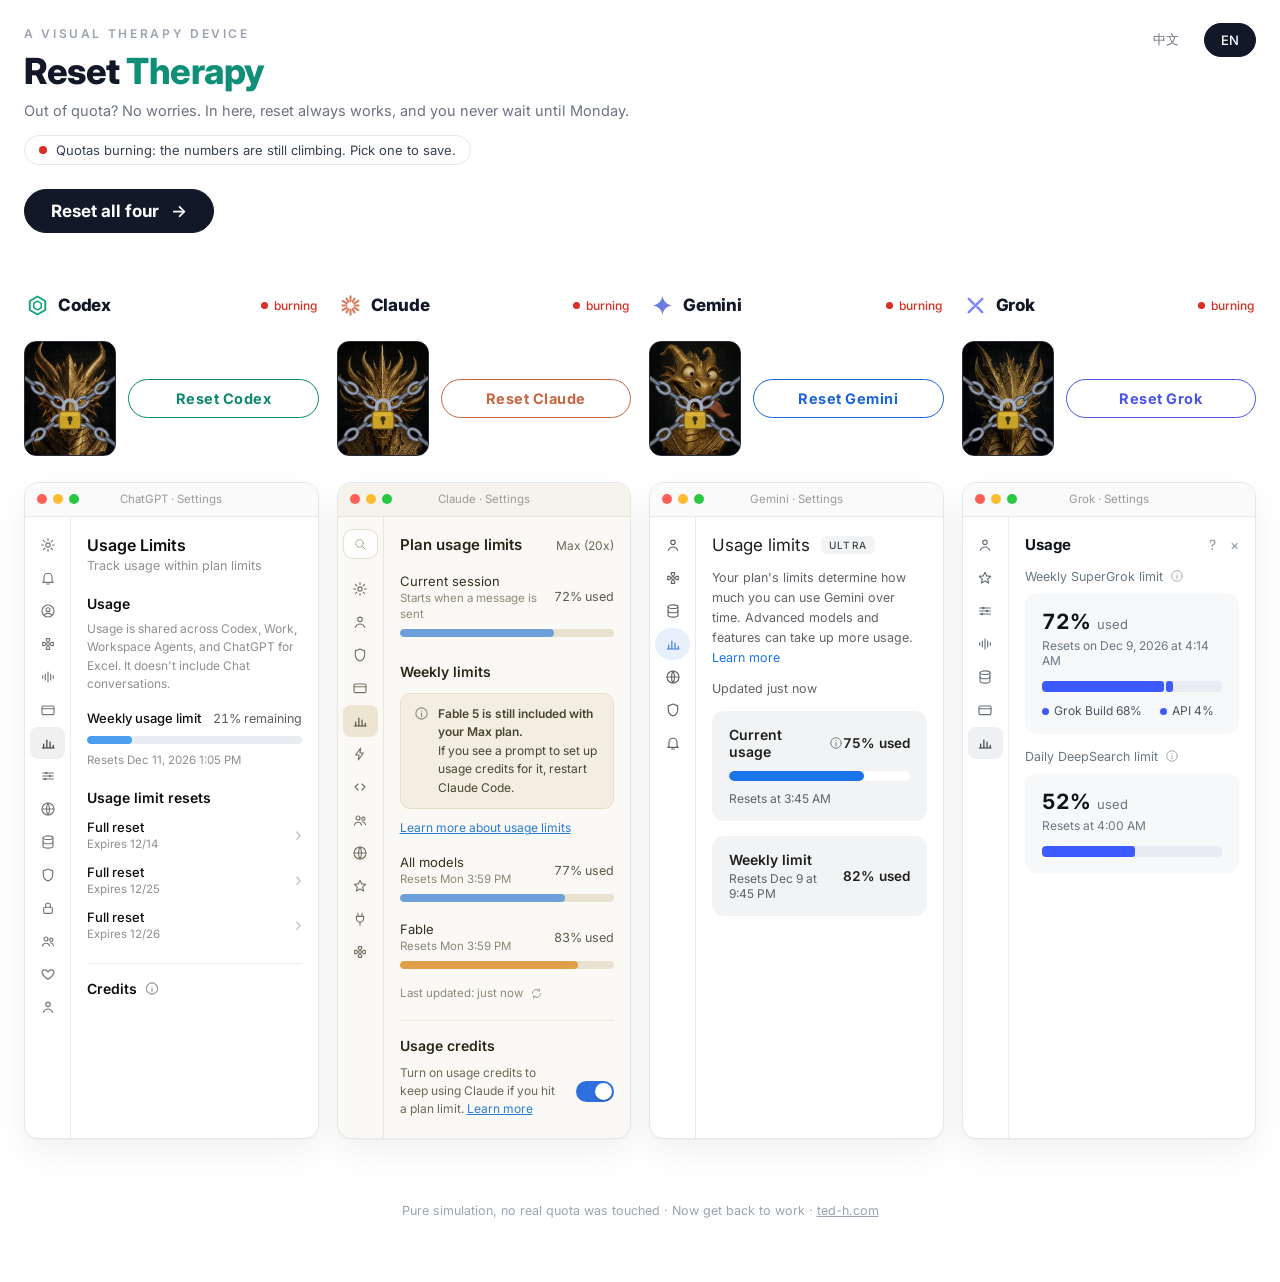
==== commit 17219d74: "Harden the heal API and align the page's weeks with the server - server: move the API logic into a p" ====
--- a/index.html
+++ b/index.html
@@ -961,7 +961,14 @@
     { key: 'gemini', name: 'Gemini', color: '#1a73e8', w: 0.20 },
     { key: 'grok', name: 'Grok', color: '#5f6cff', w: 0.16 }
   ];
-  var WEEK_MS = 604800000;
+  /* weeks are the server's: they start Monday 00:00 at a fixed UTC+8
+     (Asia/Taipei), whatever the visitor's own time zone */
+  var DAY_MS = 86400000, WEEK_MS = 7 * DAY_MS, TZ_MS = 8 * 3600000;
+  var LAUNCH = Date.UTC(2026, 6, 20) - TZ_MS;  /* 2026-07-20 00:00 UTC+8 */
+  function weekStart(t) {
+    var day = Math.floor((t + TZ_MS) / DAY_MS);     /* UTC+8 day number; day 0 was a Thursday */
+    return (day - (day + 3) % 7) * DAY_MS - TZ_MS;  /* that week's Monday 00:00 UTC+8 */
+  }
   function hashFrac(s) {
     var h = 2166136261;
     for (var i = 0; i < s.length; i++) { h = (h ^ s.charCodeAt(i)) * 16777619 >>> 0; }
@@ -1012,15 +1019,13 @@
       .catch(function () { /* offline: local numbers still work */ });
   }
   function calcStats() {
-    var ws = new Date(now.getTime());
-    ws.setDate(ws.getDate() - ((ws.getDay() + 6) % 7));
-    ws.setHours(0, 0, 0, 0);
-    var weekFrac = Math.min(1, (now - ws.getTime()) / WEEK_MS);
-    var weekIdx = Math.floor(ws.getTime() / WEEK_MS);
-    var launch = new Date(2026, 6, 20).getTime();
-    var days = Math.max(0, (now.getTime() - launch) / 86400000);
+    var t = Date.now();  /* not the page-load time: a page left open rolls over with the server */
+    var ws = weekStart(t);
+    var weekFrac = (t - ws) / WEEK_MS;
+    var seed = Math.floor(ws / WEEK_MS);  /* per-week wobble seed */
+    var days = Math.max(0, (t - LAUNCH) / DAY_MS);
     var rows = PROV.map(function (p) {
-      var wob = 0.9 + 0.2 * hashFrac(p.key + weekIdx);
+      var wob = 0.9 + 0.2 * hashFrac(p.key + seed);
       var realW = SRV ? (SRV.week[p.key] || 0) : (counts[p.key] || 0);
       var realA = SRV ? (SRV.all[p.key] || 0) : (counts[p.key] || 0);
       var weekly = Math.floor(912 * p.w * weekFrac * wob) + realW;
